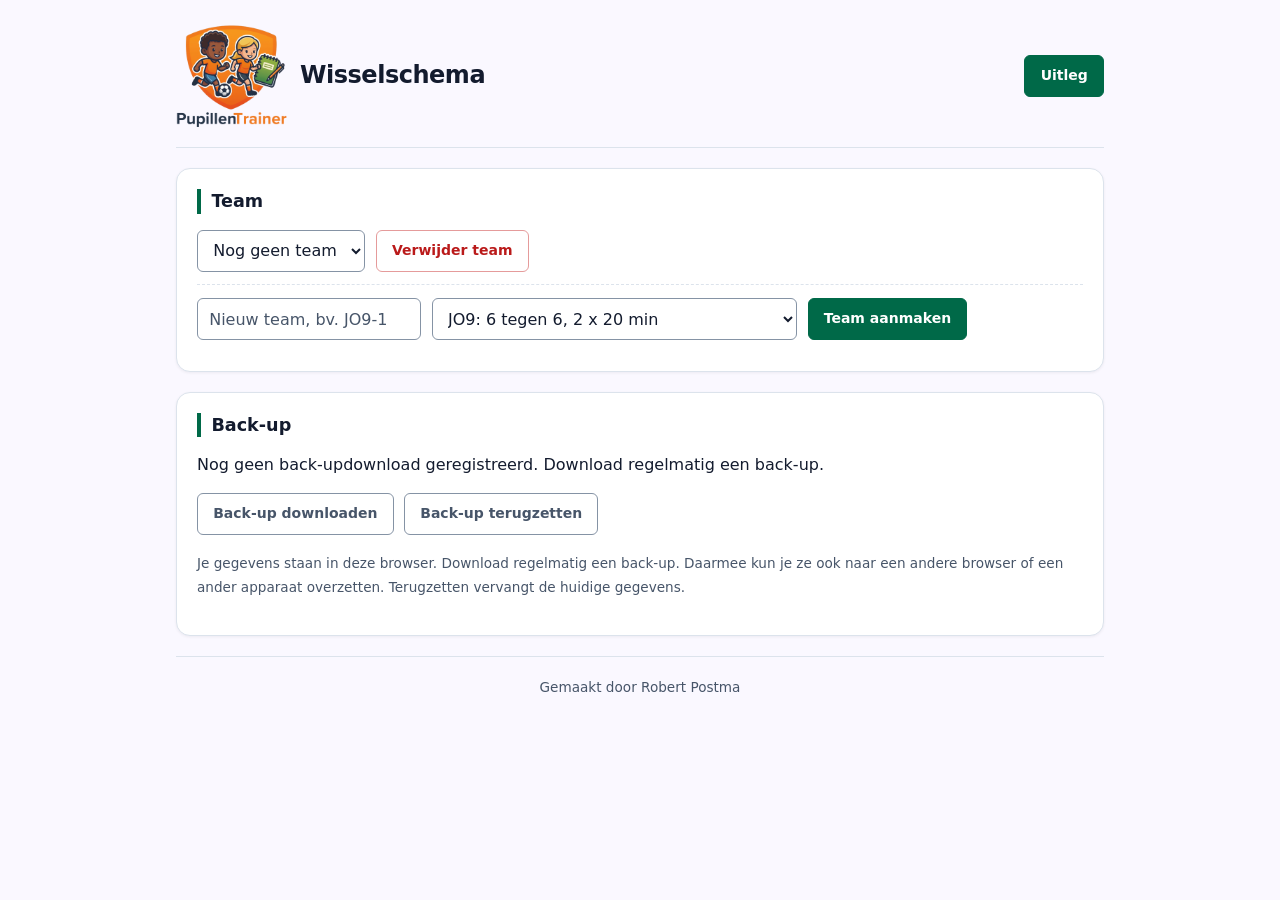
==== index.html @ b6278c1b "feat: add protected matchday workflows and safer backups" ====
<!doctype html>
<html lang="nl">
<head>
<meta charset="utf-8">
<meta name="viewport" content="width=device-width, initial-scale=1">
<title>PupillenTrainer</title>
<style>
  :root {
    --primary: #006948;
    --primary-hover: #005137;
    --primary-light: #e6f5ef;
    --secondary: #006398;
    --surface: #faf8ff;
    --card: #ffffff;
    --subtle: #f2f3f8;
    --text: #131b2e;
    --muted: #475569;
    --border: #dce3ec;
    --control-border: #8593a5;
    --error: #ba1a1a;
    --radius: 14px;
    --shadow: 0 1px 3px rgb(15 23 42 / 6%);
  }
  * { box-sizing: border-box }
  [hidden] { display: none !important }
  body { font-family: system-ui, -apple-system, BlinkMacSystemFont, "Segoe UI", sans-serif; max-width: 960px; margin: 0 auto; padding: 1.5rem 1rem 3rem; background: var(--surface); color: var(--text); line-height: 1.5; -webkit-font-smoothing: antialiased }
  h1 { font-size: 1.5rem; letter-spacing: -.02em; line-height: 1.3; margin: 0; min-width: 0; overflow-wrap: anywhere }
  h2 { font-size: 1.1rem; line-height: 1.4; margin: 0 0 1rem; font-weight: 650 }
  section, .intro { background: var(--card); border: 1px solid var(--border); border-radius: var(--radius); padding: 1.25rem; margin-bottom: 1.25rem; box-shadow: var(--shadow); min-width: 0 }
  a { color: var(--primary); text-underline-offset: .2em }
  button, .button, .app-header nav a { font-family: inherit; font-size: .875rem; font-weight: 600; line-height: 1.4; display: inline-flex; align-items: center; justify-content: center; padding: .55rem .95rem; min-height: 42px; max-width: 100%; border: 1px solid var(--primary); background: var(--primary); color: #fff; border-radius: 6px; cursor: pointer; text-decoration: none; overflow-wrap: anywhere }
  button:hover, .button:hover, .app-header nav a:hover { background: var(--primary-hover); border-color: var(--primary-hover) }
  button.alt { background: var(--card); color: var(--muted); border-color: var(--control-border) }
  button.alt:hover { background: var(--subtle); color: var(--text) }
  a:focus-visible, button:focus-visible, input:focus-visible, select:focus-visible { outline: 3px solid var(--secondary); outline-offset: 3px }
  button:disabled, input:disabled, select:disabled { opacity: .5; cursor: not-allowed }
  header { display: flex; flex-wrap: wrap; align-items: center; justify-content: space-between; gap: 1rem; border-bottom: 1px solid var(--border); padding-bottom: 1.25rem; margin-bottom: 1.25rem }
  header p { margin: 0 }
  .brand { display: flex; align-items: center; gap: .75rem; min-width: 0; max-width: 100% }
  .brand img { width: 112px; height: 103px; object-fit: contain; flex-shrink: 0; border: 0; border-radius: 0; pointer-events: none }
  small { font-size: .85rem; color: var(--muted) }
  footer { border-top: 1px solid var(--border); padding-top: .5rem }
  .creator-credit { margin: .75rem auto; color: var(--muted); font-size: .85rem; text-align: center }
  @media (max-width: 600px) {
    body { padding: .75rem .5rem 2rem }
    h1 { font-size: 1.3rem }
    .brand img { width: 96px; height: 89px }
    section, .intro { padding: 1rem .75rem; margin-bottom: 1rem; border-radius: 10px }
    header { gap: .75rem; padding-bottom: 1rem; margin-bottom: 1rem }
  }
  /* Scroll only the data tables; field tokens may extend beyond the board. */
  #mPlayers, #schedule, #stats, #fairnessData { overflow-x: auto; max-width: 100%; margin: .75rem 0; padding-bottom: .2rem }
  .app-header .brand { flex: 1 1 18rem }
  section > h2 { border-left: 4px solid var(--primary); padding-left: .65rem }
  #delTeam, #delMatch { background: #fff; border-color: #e59b9b; color: var(--error) }
  #delTeam:hover, #delMatch:hover { background: #fff0ee; border-color: var(--error) }
  input, select { font-family: inherit; padding: .5rem .7rem; font-size: 1rem; min-height: 42px; max-width: 100%; min-width: 0; border: 1px solid var(--control-border); border-radius: 6px; background: #fff; color: var(--text) }
  input::placeholder { color: var(--muted); opacity: 1 }
  input[type=checkbox] { width: 1.25rem; height: 1.25rem; min-height: 0; margin: 0; vertical-align: middle; accent-color: var(--primary); cursor: pointer }
  .row { display: flex; flex-wrap: wrap; gap: .65rem; align-items: center; margin: .65rem 0; min-width: 0 }
  .row > * { max-width: 100% }
  .row label { display: inline-flex; flex-wrap: wrap; gap: .4rem; align-items: center }
  #addTeam, #addPlayer { border-top: 1px dashed var(--border); padding-top: .8rem; margin-top: .8rem }
  .chip { border: 1px solid var(--border); background: var(--subtle); border-radius: 999px; padding: .2rem .45rem .2rem .8rem; display: inline-flex; gap: .4rem; align-items: center; font-size: .875rem; overflow-wrap: anywhere; min-width: 0; max-width: 100% }
  .chip button { padding: .1rem .4rem; min-height: 30px; min-width: 30px; background: none; color: var(--error); border: 0; border-radius: 50%; font-size: 1.1rem; flex-shrink: 0 }
  .chip button:hover { background: #ffdad6 }
  table { border-collapse: collapse; width: 100%; font-size: .875rem; font-variant-numeric: tabular-nums }
  th, td { border: 1px solid var(--border); padding: .5rem .4rem; text-align: center }
  th { background: var(--subtle); color: var(--muted); font-weight: 650 }
  td:first-child, th:first-child { text-align: left; position: sticky; left: 0; background: #fff; padding-left: .75rem; z-index: 1; min-width: 6rem; max-width: 12rem; overflow-wrap: anywhere }
  th:first-child { background: var(--subtle) }
  .on { background: #c8ebd0; color: #005137; font-weight: 700 }
  .off { background: #f4f5f8 }
  td.on, td.off { cursor: pointer }
  td.on:hover { background: #b2e4bc } td.off:hover { background: #e2e7ef }
  .k { background: #fef08a; color: #713f12; font-weight: 700 }
  tr.count td { font-size: .8rem; color: var(--muted); background: var(--subtle) }
  .bad, tr.count td.bad { color: var(--error); font-weight: 700 }
  #benchWarning { padding: .8rem 1rem; background: #fff0ee; border: 1px solid #e59b9b; border-left: 4px solid var(--error); border-radius: 6px }
  #mCat { display: inline-block; max-width: 100%; background: var(--primary-light); color: var(--primary); border-radius: 12px; padding: .35rem .7rem; font-size: .85rem; font-weight: 600 }
  #firstBench { font-weight: 600; color: var(--primary) }
  .legend { display: flex; flex-wrap: wrap; gap: .6rem 1.2rem; font-size: .8rem; margin: .85rem 0 .25rem; color: var(--muted); background: var(--subtle); padding: .75rem; border-radius: 6px }
  .legend span { display: inline-flex; align-items: center; gap: .4rem }
  .legend i { font-style: normal; display: inline-block; min-width: 1.6em; padding: .1em .2em; border: 1px solid var(--control-border); border-radius: 3px; text-align: center; flex-shrink: 0 }
  /* Geometry is coupled to PITCH_Y and the pointer handlers. Keep it unchanged. */
  #board { position: relative; width: 100%; max-width: min(420px, max(280px, calc((100svh - 5rem) / 1.7))); aspect-ratio: 2 / 3.4; margin: auto; user-select: none; overflow: visible }
  #pitch { position: absolute; left: 0; right: 0; top: 0; height: 78%; background: repeating-linear-gradient(180deg, #0e7554 0, #0e7554 32px, #0a6447 32px, #0a6447 64px); border: 3px solid #fff; box-sizing: border-box; border-radius: 8px; overflow: hidden; box-shadow: 0 3px 8px rgb(15 23 42 / 12%) }
  #pitch .mid { position: absolute; left: 0; right: 0; top: 50%; border-top: 2px solid #fffc }
  #pitch .circle { position: absolute; left: 50%; top: 50%; width: 28%; aspect-ratio: 1; border: 2px solid #fffc; border-radius: 50%; transform: translate(-50%, -50%) }
  #pitch .box { position: absolute; left: 30%; width: 40%; height: 12%; border: 2px solid #fffc }
  #pitch .top { top: -2px } #pitch .bottom { bottom: -2px }
  #bench { position: absolute; left: 0; right: 0; bottom: 0; height: 20%; background: #e2e7ef; border-radius: 8px; box-shadow: inset 0 0 0 1px var(--border) }
  #bench span { position: absolute; left: 6px; top: 4px; font-size: .75rem; color: var(--muted); font-weight: 600 }
  .token { position: absolute; transform: translate(-50%, -50%); width: clamp(40px, 14%, 56px); aspect-ratio: 1; border-radius: 50%; background: var(--secondary); color: #fff; font-size: .7rem; font-weight: 600; line-height: 1.1; touch-action: none; display: flex; align-items: center; justify-content: center; text-align: center; cursor: grab; border: 2px solid #fff; padding: 2px; box-shadow: 0 3px 6px #0005; overflow: hidden; overflow-wrap: anywhere }
  .token:active { cursor: grabbing }
  .token.k { background: #f6bd34; color: #382600; border-color: #fff4b8 }
  .slotbtn { border-radius: 999px; font-size: .8rem; min-height: 36px; padding: .4rem .75rem }
  .slotbtn.active { background: var(--primary-hover); border-color: var(--primary-hover) }
  #schedule select { width: 5rem; min-width: 0; font-size: .85rem; padding: .3rem 0 }
  #modeSec { border: 2px solid var(--primary); scroll-margin-top: .75rem }
  #modeCurrent { font-size: 1.2rem; font-weight: 700 }
  #modeSec p { overflow-wrap: anywhere }
  #modeSec button { min-height: 48px }
  #printOut { display: none }
  @media (max-width: 600px) {
    th, td { padding: .4rem .3rem; font-size: .85rem }
    td:first-child, th:first-child { padding-left: .4rem }
    .token { font-size: .62rem }
  }
  @media print {
    body:has(#printOut:not(:empty)) { background: #fff; max-width: none; padding: 0 }
    body:has(#printOut:not(:empty)) > :not(#printOut) { display: none !important }
    #printOut { display: block; font-size: 11pt; overflow: visible }
    #printOut h1 { margin: 0 0 .2rem; color: #000 }
    #printOut h2 { margin: 1rem 0 .3rem; color: #000; break-after: avoid }
    #printOut table { break-inside: auto; font-size: 9pt; table-layout: auto }
    #printOut tr { break-inside: avoid }
    #printOut td, #printOut th { border-color: #9299a3; padding: .25rem; overflow-wrap: anywhere }
    #printOut td:first-child, #printOut th:first-child { position: static; min-width: 0; max-width: none }
    #printOut td.on, #printOut td.off { cursor: auto }
    #printOut .legend { break-inside: avoid }
    * { -webkit-print-color-adjust: exact; print-color-adjust: exact }
  }
</style>
</head>
<body>
<header class="app-header">
<div class="brand"><img src="assets/branding/logo.webp" alt=""><h1>Wisselschema</h1></div>
<nav aria-label="Hulp"><a href="uitleg.html">Uitleg</a></nav>
</header>

<section>
  <h2>Team</h2>
  <div class="row">
    <select id="teamSel"></select> <select id="teamCat" class="needTeam" title="Categorie"></select> <button class="alt" id="delTeam">Verwijder team</button>
  </div>
  <form class="row" id="addTeam"><input id="tname" placeholder="Nieuw team, bv. JO9-1" required> <select id="tcat" title="Categorie"></select><button>Team aanmaken</button></form>
</section>

<section class="needTeam">
  <h2>Spelers</h2>
  <div class="row" id="players"></div>
  <form class="row" id="addPlayer"><input id="pname" placeholder="Naam" required><button>Toevoegen</button></form>
</section>

<section class="needTeam">
  <h2>Wedstrijden</h2>
  <div class="row" id="matches"></div>
  <button id="newMatch">Nieuwe wedstrijd</button>
</section>

<section id="matchSec" hidden>
  <h2>Wedstrijd</h2>
  <div class="row">
    <input type="date" id="mDate"> <input id="mOpp" placeholder="Tegenstander">
    <label>Status <select id="mStatus"><option value="draft">Concept</option><option value="ready">Klaar</option><option value="played">Gespeeld</option></select></label>
    <label>Wissel elke <select id="mInt"></select> min</label>
  </div>
  <p id="statusHint" role="status"></p>
  <p id="mCat"></p>
  <div id="mPlayers"></div>
  <p><small id="keeperHint"></small></p>
  <div class="row"><button id="gen">Nieuw wisselvoorstel</button> <button class="alt" id="undo" disabled>Laatste schemawijziging ongedaan</button> <button class="alt" id="matchModeBtn">Wedstrijdmodus</button> <button class="alt" id="printBtn">Printen / PDF</button> <button class="alt" id="delMatch">Verwijder wedstrijd</button></div>
  <p><small>Wie op de bank zit, speelt de volgende periode weer mee als dat mogelijk is. Het voorstel verdeelt daarna de speelminuten zo eerlijk mogelijk.</small></p>
  <details id="fairness"><summary>Hoe verdeelt het voorstel de minuten?</summary>
    <p>Eerst beperkt de app twee periodes achter elkaar op de bank over het hele schema, binnen de veldplekken en gekozen keepers. Binnen die mogelijkheden gaan spelers met minder minuten in deze wedstrijd voor. Bij de start telt daarna wie in eerdere gespeelde wedstrijden vaker eerste wissel was. Vervolgens tellen eerdere minuten ten opzichte van het gemiddelde van de aanwezigen en het wisselen van spelers. Bij gelijke keuzes wordt geloot.</p>
    <p>Keeperminuten tellen mee als speelminuten; keeper- en veldminuten worden niet apart gelijk verdeeld. Afwezigheid telt niet als een tekort. De tabel toont feiten uit het bewaarde schema, geen verklaring voor een individuele keuze. Handmatige wijzigingen kunnen afwijken van een voorstel.</p>
    <div id="fairnessData"></div>
  </details>
  <p id="benchWarning" class="bad" role="status" hidden></p>
  <p id="firstBench"></p>
  <div id="schedule"></div>
  <p><small>Klik op een groen of grijs vakje om een speler in of uit te zetten. Keeper per periode past alleen die periode aan, zonder nieuw voorstel. Staat de nieuwe keeper nog op de bank, dan komt die erbij: zet zo nodig een andere speler uit en controleer Op veld.</small></p>
</section>

<section id="modeSec" hidden aria-labelledby="modeHeading">
  <h2 id="modeHeading">Wedstrijdmodus</h2>
  <p>Jij kiest de periode. Er loopt geen automatische timer.</p>
  <div class="row"><button class="alt" id="modePrev">Vorige periode</button><button id="modeForward">Volgende periode</button><button class="alt" id="modeClose">Sluiten</button></div>
  <div aria-live="polite"><p id="modeCurrent"></p><p id="modeField"></p><p id="modeBench"></p><p id="modeKeeper"></p><h3>Volgende wissel</h3><p id="modeNext"></p></div>
</section>

<section id="boardSec" hidden>
  <h2>Opstelling</h2>
  <div class="row" id="slots"></div>
  <div id="board">
    <div id="pitch"><div class="mid"></div><div class="circle"></div><div class="box top"></div><div class="box bottom"></div></div>
    <div id="bench"><span>Wissels</span></div>
  </div>
  <p><small>Sleep spelers naar een plek op het veld. Slepen tussen veld en wisselbank verandert het schema.</small></p>
</section>

<section class="needTeam">
  <h2>Totalen (gespeelde wedstrijden)</h2>
  <p><small>Alleen Gespeeld telt mee, per aanwezige speler. Minuten zijn inclusief keeper; Veld min is zonder keeper. T.o.v. gem. vergelijkt met het gemiddelde van de aanwezigen in elke gespeelde wedstrijd (− = minder, + = meer). Oude wedstrijden met een afgeleide status tellen mee als hun datum vóór vandaag ligt; controleer die status.</small></p>
  <div id="stats"></div>
</section>

<section>
  <h2>Back-up</h2>
  <p id="backupTime"></p>
  <p id="backupReminder" role="status" hidden>Er zijn minstens drie gespeelde wedstrijden bijgekomen sinds je laatste back-up. Download binnenkort een nieuwe.</p>
  <div class="row">
    <button class="alt" id="export">Back-up downloaden</button>
    <button class="alt" id="importBtn">Back-up terugzetten</button><input type="file" id="import" accept=".json,application/json" hidden>
  </div>
  <p><small>Je gegevens staan in deze browser. Download regelmatig een back-up. Daarmee kun je ze ook naar een andere browser of een ander apparaat overzetten. Terugzetten vervangt de huidige gegevens.</small></p>
</section>

<footer><p class="creator-credit">Gemaakt door Robert Postma</p></footer>

<div id="printOut"></div>

<script src="schedule.js"></script>
<script>
const KEY = 'wissels-jo9', PITCH_Y = 78; // tokens met y < 78% staan op het veld
const KEEPER_POS = [50, 71], DEFAULT_POS = { // startplekken veldspelers per spelvorm (zonder keeper één extra)
  4: [[30, 55], [70, 55], [30, 22], [70, 22], [50, 40]],
  6: [[25, 58], [75, 58], [50, 42], [28, 20], [72, 20], [50, 10]],
  8: [[20, 58], [50, 60], [80, 58], [25, 36], [75, 36], [50, 28], [50, 10], [50, 46]],
};
let stored = localStorage.getItem(KEY), storageConflict = false;
let db = JSON.parse(stored || '{"teams":[],"matches":[]}');
db = upgradeLegacy(db);
let cur = null, slot = 0, dragged = null, modePeriod = 0, modeMatch = null;

const $ = s => document.querySelector(s);
const esc = s => String(s).replace(/[&<>"]/g, c => ({ '&': '&amp;', '<': '&lt;', '>': '&gt;', '"': '&quot;' }[c]));
const team = () => db.teams.find(t => t.id === db.team);
const players = () => team()?.players ?? [];
const name = id => players().find(p => p.id === id)?.name ?? '?';
const match = () => db.matches.find(m => m.id === cur);
const sorted = () => db.matches.filter(m => m.teamId === db.team).sort((a, b) => a.date.localeCompare(b.date));
const history = m => { const s = sorted(); return s.slice(0, s.indexOf(m)).filter(x => matchStatus(x).value === 'played'); };
const save = () => {
  if (storageConflict) return false;
  if (localStorage.getItem(KEY) !== stored) {
    storageConflict = true;
    alert('Een ander tabblad heeft de gegevens gewijzigd. Deze laatste wijziging is niet opgeslagen. We laden de nieuwste gegevens; voer je wijziging daarna opnieuw in.');
    window.location.reload();
    return false;
  }
  const next = JSON.stringify(db);
  localStorage.setItem(KEY, next);
  stored = next;
  return true;
};
const statusLabel = m => ({ draft: 'Concept', ready: 'Klaar', played: 'Gespeeld' })[matchStatus(m).value] + (matchStatus(m).inferred ? ' (afgeleid)' : '');
const scheduleFields = ['cat', 'interval', 'present', 'keepers', 'slots', 'keeperBySlot', 'pos', 'manual'];
const remember = m => { m.undo = JSON.parse(JSON.stringify(Object.fromEntries(scheduleFields.filter(k => m[k] !== undefined).map(k => [k, m[k]])))); };
const allowRegen = m => !m.slots.length || (m.manual === false && matchStatus(m).value !== 'played') || confirm('Dit vervangt het bewaarde of handmatig aangepaste schema, ook als de wedstrijd Gespeeld is. Toch een nieuw voorstel maken? Je kunt de laatste schemawijziging ongedaan maken.');
const regen = m => { generate(m, history(m)); m.manual = false; slot = 0; };
// Minuten tonen: hele minuten als getal, anders m:ss (bv. 6:15 bij JO10)
const fmt = x => Number.isInteger(x) ? String(x) : `${Math.floor(x)}:${String(Math.round(x % 1 * 60)).padStart(2, '0')}`;
const catOptions = sel => Object.entries(CATS).map(([k, c]) => `<option value="${k}" ${k === sel ? 'selected' : ''}>${c.label}</option>`).join('');
// Zet een wedstrijd op de spelvorm van categorie k (interval en keeperblokken)
function setCat(m, k) {
  const c = CATS[k];
  m.cat = k;
  if (!intervals(c).includes(m.interval)) m.interval = intervals(c).find(Number.isInteger) ?? c.block;
  m.keepers = Array.from({ length: c.keeper ? c.blocks : 0 }, (_, q) => m.keepers?.[q] ?? null);
}

function render() {
  if (!save()) return;
  $('#teamSel').innerHTML = db.teams.map(t =>
    `<option value="${t.id}" ${t.id === db.team ? 'selected' : ''}>${esc(t.name)}</option>`).join('') || '<option>Nog geen team</option>';
  document.querySelectorAll('.needTeam').forEach(s => s.hidden = !team());
  $('#teamCat').innerHTML = catOptions(team()?.cat ?? 'JO9');
  $('#players').innerHTML = players().map(p =>
    `<span class="chip">${esc(p.name)}<button data-del="${p.id}" title="Verwijder speler">×</button></span>`).join('') || 'Nog geen spelers.';
  $('#matches').innerHTML = sorted().map(m =>
    `<button class="${m.id === cur ? '' : 'alt'}" data-m="${m.id}">${esc(m.date)} ${esc(m.opponent)} · ${statusLabel(m)}</button>`).join('');
  renderStats();
  renderBackup();
  const m = match();
  $('#matchSec').hidden = $('#boardSec').hidden = !m;
  if (m) { renderMatch(m); renderBoard(m); }
  renderPrint(m);
  if (!m || (modeMatch && modeMatch !== m.id)) { $('#modeSec').hidden = true; modeMatch = null; modePeriod = 0; }
  if (m) renderMatchMode(m);
}

function renderMatch(m) {
  const c = cat(m);
  $('#undo').disabled = !m.undo;
  $('#mStatus').value = matchStatus(m).value;
  $('#statusHint').textContent = matchStatus(m).inferred ? 'Oude wedstrijd: status afgeleid van de datum (vóór vandaag: Gespeeld; anders: Klaar). Kies zelf de juiste status. Het schema blijft bewaard.' : matchStatus(m).value === 'played' ? 'Dit schema telt als werkelijk gespeeld. Pas het na afloop aan als er anders is gewisseld.' : 'Voorbereiding: telt niet mee in totalen of eerdere wedstrijden.';
  $('#mDate').value = m.date; $('#mOpp').value = m.opponent;
  $('#mInt').innerHTML = intervals(c).map(x => `<option value="${x}" ${x === m.interval ? 'selected' : ''}>${fmt(x)}</option>`).join('');
  $('#mCat').textContent = `Categorie: ${c.label} (${c.field} spelers in het veld${c.keeper ? ', inclusief keeper' : ''})`;
  $('#keeperHint').textContent = c.keeper
    ? `Kies per blok van ${fmt(c.block)} min een keeper. Een blok loopt tot de time-out of rust. Zonder keeper staan er ${c.field} veldspelers.` : '';
  $('#mPlayers').innerHTML = '<table><tr><th>Speler</th><th>Aanwezig</th>' +
    m.keepers.map((_, q) => `<th>${q ? '' : 'Keeper '}${fmt(q * c.block)}'</th>`).join('') + '</tr>' +
    players().map(p => { const here = m.present.includes(p.id);
      return `<tr><td>${esc(p.name)}</td><td><input type="checkbox" data-present="${p.id}" ${here ? 'checked' : ''}></td>` +
        m.keepers.map((k, q) => `<td><input type="checkbox" data-keeper="${p.id}" data-q="${q}" ${k === p.id ? 'checked' : ''} ${here ? '' : 'disabled'}></td>`).join('') + '</tr>';
    }).join('') + '</table>';
  $('#schedule').innerHTML = scheduleTable(m);
  renderFairness(m);
  $('#benchWarning').textContent = benchWarning(m);
  $('#benchWarning').hidden = !benchWarning(m);
  const first = m.slots[0] ? m.present.filter(id => !m.slots[0].includes(id)) : [];
  $('#firstBench').textContent = first.length ? 'Eerste wissels: ' + first.map(name).join(', ') : '';
}

// Derived from the current slots, including old schedules and manual edits.
function benchWarning(m) {
  const affected = m.present.filter(id => m.slots.some((on, i) =>
    i > 0 && !on.includes(id) && !m.slots[i - 1].includes(id)));
  return affected.length ? `Let op: twee periodes achter elkaar op de bank: ${affected.map(name).join(', ')}. Een nieuw voorstel beperkt dit zo veel mogelijk binnen het aantal veldplekken en je keeperkeuze. Handmatige wijzigingen kunnen dit ook veroorzaken.` : '';
}

const legend = m => `<div class="legend"><span><i class="on">●</i> Op het veld</span><span><i class="off">&nbsp;</i> Wissel (op de bank)</span>` +
  `<span><i class="k">K</i> Keeper</span><span><i class="bad">5</i> Aantal spelers klopt niet: er moeten ${cat(m).field} op het veld staan</span>` +
  `<span>0', ${fmt(m.interval)}', … = minuut waarop de periode begint</span><span>Min = totale speelminuten</span></div>`;

function scheduleTable(m, interactive = true) {
  if (!m.slots.length) return '';
  const min = minutes(m);
  const head = m.slots.map((_, i) => `<th>${fmt(i * m.interval)}'</th>`).join('');
  const rows = m.present.map(id => `<tr><td>${esc(name(id))}</td>` + m.slots.map((on, i) =>
    m.keeperBySlot[i] === id ? '<td class="k">K</td>'
      : `<td class="${on.includes(id) ? 'on' : 'off'}" data-cell="${i}" data-id="${id}">${on.includes(id) ? '●' : ''}</td>`).join('') +
    `<td>${fmt(min[id])}</td></tr>`).join('');
  const count = '<tr class="count"><td>Op veld</td>' + m.slots.map(on =>
    `<td class="${on.length === cat(m).field ? '' : 'bad'}">${on.length}</td>`).join('') + '<td></td></tr>';
  const keeperEdit = interactive && cat(m).keeper ? '<tr><td>Keeper per periode</td>' + m.slots.map((on, i) => `<td><select aria-label="Keeper periode ${i + 1}" data-actual-keeper="${i}"><option value="">Geen</option>${m.present.map(id => `<option value="${id}" ${m.keeperBySlot[i] === id ? 'selected' : ''}>${esc(name(id))}</option>`).join('')}</select></td>`).join('') + '<td></td></tr>' : '';
  return `<table><tr><th>Speler</th>${head}<th>Min</th></tr>${rows}${count}${keeperEdit}</table>` + legend(m);
}

// Printbare export: wordt bij elke render bijgewerkt, zodat ook Ctrl+P werkt
function renderPrint(m) {
  if (!m?.slots.length) { $('#printOut').innerHTML = ''; return; }
  const list = ids => ids.map(name).join(', ') || '-';
  const date = m.date ? new Date(m.date + 'T12:00').toLocaleDateString('nl-NL', { weekday: 'long', day: 'numeric', month: 'long', year: 'numeric' }) : '';
  const on0 = m.slots[0], k0 = m.keeperBySlot[0];
  const changes = m.slots.slice(1).map((on, j) => {
    const prev = m.slots[j], i = j + 1, k = m.keeperBySlot[i];
    const inn = on.filter(id => !prev.includes(id)), out = prev.filter(id => !on.includes(id));
    if (!inn.length && !out.length && k === m.keeperBySlot[j]) return '';
    return `<tr><td>${fmt(i * m.interval)}'</td><td>${esc(list(inn))}</td><td>${esc(list(out))}</td>` +
      `<td>${k !== m.keeperBySlot[j] ? esc(k ? name(k) : 'geen keeper') : ''}</td></tr>`;
  }).join('');
  $('#printOut').innerHTML = `<h1>${esc(team()?.name ?? '')}${m.opponent ? ' tegen ' + esc(m.opponent) : ''}</h1>` +
    `<p>${esc(date)} · ${cat(m).label} · ${statusLabel(m)} · wissel elke ${fmt(m.interval)} min</p>` +
    `<h2>Beginopstelling</h2><p><b>Keeper:</b> ${esc(k0 ? name(k0) : 'geen')}<br>` +
    `<b>Veld:</b> ${esc(list(on0.filter(id => id !== k0)))}<br><b>Wissels:</b> ${esc(list(m.present.filter(id => !on0.includes(id))))}</p>` +
    `<h2>Wisselschema</h2>${benchWarning(m) ? `<p class="bad">${esc(benchWarning(m))}</p>` : ''}${scheduleTable(m, false)}` +
    (changes ? `<h2>Wisselmomenten</h2><table><tr><th>Minuut</th><th>Erin</th><th>Eruit</th><th>Nieuwe keeper</th></tr>${changes}</table>` : '');
}

function renderMatchMode(m) {
  modePeriod = Math.max(0, Math.min(modePeriod, m.slots.length - 1));
  const i = modePeriod, on = m.slots[i] || [], k = m.keeperBySlot[i], next = m.slots[i + 1];
  const list = ids => ids.map(name).join(', ') || 'geen';
  $('#modeCurrent').textContent = m.slots.length ? `${m.opponent || 'Wedstrijd'} · ${statusLabel(m)} · Periode ${i + 1}: ${fmt(i * m.interval)}–${fmt((i + 1) * m.interval)} min` : 'Nog geen schema.';
  $('#modeField').textContent = 'Veld: ' + list(on.filter(id => id !== k));
  $('#modeBench').textContent = 'Bank: ' + list(m.present.filter(id => !on.includes(id)));
  $('#modeKeeper').textContent = 'Keeper: ' + (k ? name(k) : 'geen');
  $('#modeNext').textContent = next ? `Bij ${fmt((i + 1) * m.interval)} min — Erin: ${list(next.filter(id => !on.includes(id)))}. Eruit: ${list(on.filter(id => !next.includes(id)))}. Keeper: ${m.keeperBySlot[i + 1] ? name(m.keeperBySlot[i + 1]) : 'geen'}${k !== m.keeperBySlot[i + 1] ? ' (wisselt)' : ' (blijft)'}.` : 'Laatste periode: geen volgende wissel.';
  $('#modePrev').disabled = i === 0;
  $('#modeForward').disabled = !next;
}
$('#matchModeBtn').onclick = () => { modeMatch = cur; modePeriod = 0; $('#modeSec').hidden = false; renderMatchMode(match()); $('#modeSec').scrollIntoView?.({ behavior: 'smooth', block: 'start' }); };
$('#modeClose').onclick = () => { $('#modeSec').hidden = true; modeMatch = null; };
$('#modePrev').onclick = () => { modePeriod = Math.max(0, modePeriod - 1); renderMatchMode(match()); };
$('#modeForward').onclick = () => { modePeriod = Math.min(match().slots.length - 1, modePeriod + 1); renderMatchMode(match()); };

function renderBoard(m) {
  $('#slots').innerHTML = m.slots.map((_, i) =>
    `<button class="slotbtn ${i === slot ? 'active' : 'alt'}" data-slot="${i}">${fmt(i * m.interval)}'</button>`).join('');
  document.querySelectorAll('.token').forEach(t => t.remove());
  const on = m.slots[slot] || [], k = m.keeperBySlot[slot];
  const bench = m.present.filter(id => !on.includes(id));
  const display = { ...m, pos: JSON.parse(JSON.stringify(m.pos)) };
  place(display, on, k);
  const tokens = on.map(id => [id, id === k ? (display.pos.K || KEEPER_POS) : display.pos[id]])
    .concat(bench.map((id, i) => { // bij meer dan 5 wissels over twee rijen, anders liggen ze over elkaar
      const per = bench.length > 5 ? Math.ceil(bench.length / 2) : bench.length, row = Math.floor(i / per);
      const n = Math.min(per, bench.length - row * per);
      return [id, [(i % per + 1) * 100 / (n + 1), per < bench.length ? 85 + row * 9 : 89]];
    }));
  tokens.forEach(([id, [x, y]]) => {
    const t = document.createElement('div');
    t.className = 'token' + (id === k ? ' k' : '');
    t.dataset.id = id; t.textContent = name(id);
    t.style.left = x + '%'; t.style.top = y + '%';
    $('#board').append(t);
  });
}

// Compute collision-free display positions on a copy; only explicit dragging writes m.pos.
// Ligt een plek te dicht op een andere speler (bv. iemand terug van de bank), dan krijgt die speler een vrije startplek;
// de net gesleepte speler houdt altijd zijn plek.
function place(m, on, k) {
  const near = (p, q) => Math.abs(p[0] - q[0]) < 12 && Math.abs(p[1] - q[1]) < 8;
  const taken = k ? [m.pos.K || KEEPER_POS] : [], free = p => !taken.some(q => near(p, q));
  const field = on.filter(id => id !== k).sort((a, b) => (b === dragged) - (a === dragged));
  field.forEach(id => { if (m.pos[id] && free(m.pos[id])) taken.push(m.pos[id]); else delete m.pos[id]; });
  field.filter(id => !m.pos[id]).forEach(id => {
    const p = DEFAULT_POS[cat(m).field].find(free) || [50, 50];
    taken.push(m.pos[id] = p.slice());
  });
  dragged = null;
}

function renderFairness(m) {
  const min = minutes(m), earlier = stats(history(m));
  $('#fairnessData').innerHTML = '<table><tr><th>Speler</th><th>Min</th><th>Keeper min</th><th>Veld min</th><th>Eerdere gespeelde (aanwezig)</th><th>Eerder t.o.v. gem.</th></tr>' + m.present.map(id => {
    const keeper = m.keeperBySlot.filter((k, i) => k === id && m.slots[i]?.includes(id)).length * m.interval, h = earlier[id];
    return `<tr><td>${esc(name(id))}</td><td>${fmt(min[id])}</td><td>${fmt(keeper)}</td><td>${fmt(min[id] - keeper)}</td><td>${h?.matches || 0}</td><td>${signed(h?.diff || 0)}</td></tr>`;
  }).join('') + '</table>';
}
const signed = x => (x < 0 ? '−' : x > 0 ? '+' : '') + fmt(Math.abs(x));
function renderStats() {
  const s = stats(sorted());
  $('#stats').innerHTML = '<table><tr><th>Speler</th><th>Wedstr.</th><th>Minuten</th><th>Gem.</th><th>Eerste wissel</th><th>Keeper min</th><th>Veld min</th><th>T.o.v. gem.</th></tr>' +
    players().map(p => { const x = s[p.id] || { matches: 0, minutes: 0, benchStarts: 0, keeper: 0 };
      return `<tr><td>${esc(p.name)}</td><td>${x.matches}</td><td>${fmt(x.minutes)}</td><td>${x.matches ? Math.round(x.minutes / x.matches) : '-'}</td><td>${x.benchStarts}</td><td>${fmt(x.keeper)}</td><td>${fmt(x.minutes - x.keeper)}</td><td>${signed(x.diff || 0)}</td></tr>`;
    }).join('') + '</table>';
}

// Teams
$('#addTeam').onsubmit = e => {
  e.preventDefault();
  const t = { id: 't' + Date.now().toString(36), name: $('#tname').value.trim(), cat: $('#tcat').value, players: [] };
  db.teams.push(t); db.team = t.id; cur = null;
  $('#tname').value = '';
  render();
};
$('#teamSel').onchange = e => { db.team = e.target.value; cur = null; render(); };
$('#teamCat').onchange = e => {
  const k = e.target.value, old = sorted().filter(m => cat(m) !== CATS[k]);
  team().cat = k;
  if (old.length && confirm(`Ook bestaande wedstrijden (${old.length}) omzetten naar ${k}? De app maakt hun wisselschema’s opnieuw.`))
    old.forEach(m => { remember(m); setCat(m, k); regen(m); });
  render();
};
$('#delTeam').onclick = () => {
  if (!team() || !confirm(`Team ${team().name} met alle wedstrijden verwijderen?`)) return;
  db.matches = db.matches.filter(m => m.teamId !== db.team);
  db.teams = db.teams.filter(t => t.id !== db.team);
  db.team = db.teams[0]?.id; cur = null;
  render();
};

// Spelers
$('#addPlayer').onsubmit = e => {
  e.preventDefault();
  team().players.push({ id: Date.now().toString(36), name: $('#pname').value.trim() });
  $('#pname').value = '';
  render();
};
$('#players').onclick = e => {
  const id = e.target.dataset.del;
  if (id && confirm(`${name(id)} verwijderen?`)) { team().players = players().filter(p => p.id !== id); render(); }
};

// Wedstrijden
$('#newMatch').onclick = () => {
  const baseId = Date.now().toString(36);
  let id = baseId, suffix = 1;
  while (db.matches.some(m => m.id === id)) id = `${baseId}-${suffix++}`;
  const m = { id, teamId: db.team, date: new Date().toISOString().slice(0, 10), opponent: '', status: 'draft',
              present: players().map(p => p.id), slots: [], keeperBySlot: [], pos: {} };
  setCat(m, team().cat ?? 'JO9');
  db.matches.push(m); cur = m.id; regen(m); render();
};
$('#matches').onclick = e => { if (e.target.dataset.m) { cur = e.target.dataset.m; slot = 0; render(); } };
$('#delMatch').onclick = () => {
  if (confirm('Wedstrijd verwijderen?')) { db.matches = db.matches.filter(m => m.id !== cur); cur = null; render(); }
};
$('#gen').onclick = () => { const m = match(); if (!allowRegen(m)) return; remember(m); regen(m); render(); };
$('#undo').onclick = () => { const m = match(); if (!m.undo) return; const previous = m.undo; scheduleFields.forEach(k => delete m[k]); Object.assign(m, previous); delete m.undo; slot = 0; render(); };
$('#mStatus').onchange = e => { match().status = e.target.value; render(); };
$('#printBtn').onclick = () => window.print();
$('#mDate').oninput = e => { match().date = e.target.value; save(); };
$('#mOpp').oninput = e => { match().opponent = e.target.value; save(); };
$('#mDate').onchange = e => { match().date = e.target.value; render(); };
$('#mOpp').onchange = e => { match().opponent = e.target.value; render(); };
$('#mInt').onchange = e => { const m = match(); if (!allowRegen(m)) { $('#mInt').value = m.interval; return; } remember(m); m.interval = +e.target.value; regen(m); render(); };
$('#matchSec').onchange = e => {
  const m = match(), t = e.target;
  if (!t.dataset.present && !t.dataset.keeper) return;
  if (!allowRegen(m)) { renderMatch(m); return; }
  remember(m);
  if (t.dataset.present) m.present = t.checked ? m.present.concat(t.dataset.present) : m.present.filter(x => x !== t.dataset.present);
  else if (t.dataset.keeper) m.keepers[t.dataset.q] = t.checked ? t.dataset.keeper : null; // één keeper per blok
  else return;
  m.keepers = m.keepers.map(k => m.present.includes(k) ? k : null);
  regen(m); render();
};
$('#schedule').onclick = e => {
  const c = e.target.dataset.cell; if (c === undefined) return;
  const m = match(), id = e.target.dataset.id;
  remember(m); m.manual = true;
  m.slots[c] = m.slots[c].includes(id) ? m.slots[c].filter(x => x !== id) : m.slots[c].concat(id);
  render();
};

// Direct keeper correction preserves every other period and proposal setting.
$('#schedule').onchange = e => {
  const i = e.target.dataset.actualKeeper;
  if (i === undefined) return;
  const m = match(), id = e.target.value || null;
  remember(m); m.manual = true;
  m.keeperBySlot[i] = id;
  if (id && !m.slots[i].includes(id)) m.slots[i].push(id);
  render();
};

// Back-up
const playedCount = () => db.matches.filter(m => matchStatus(m).value === 'played').length;
function renderBackup() {
  $('#backupTime').textContent = db.backup ? 'Laatste download aangevraagd: ' + new Date(db.backup.lastExportAt).toLocaleString('nl-NL') + '. Controleer zelf of het bestand veilig is opgeslagen.' : 'Nog geen back-updownload geregistreerd. Download regelmatig een back-up.';
  $('#backupReminder').hidden = playedCount() - (db.backup?.playedAtExport || 0) < 3;
}
function downloadBackup(track = true) {
  if (track) { db.backup = { lastExportAt: new Date().toISOString(), playedAtExport: playedCount() }; if (!save()) return false; renderBackup(); }
  const a = document.createElement('a');
  a.href = URL.createObjectURL(new Blob([JSON.stringify(db, null, 2)], { type: 'application/json' }));
  a.download = `wissels-backup-${new Date().toISOString().slice(0, 10)}.json`;
  a.click();
  URL.revokeObjectURL(a.href);
  return true;
}
$('#export').onclick = () => downloadBackup();
$('#importBtn').onclick = () => $('#import').click();
$('#import').onchange = async e => {
  const file = e.target.files[0]; e.target.value = '';
  if (!file) return;
  let data;
  try { data = validateBackup(JSON.parse(await file.text())); } catch { alert('Dit is geen geldig back-upbestand. Er is niets vervangen. Controleer teams, spelers, wedstrijden en schema’s.'); return; }
  if (confirm('Eerst een back-up van je huidige gegevens downloaden? Daarna kun je het terugzetten nog annuleren.')) downloadBackup(false);
  if (!confirm(`Deze back-up terugzetten? Aantal teams: ${data.teams.length}. Aantal wedstrijden: ${data.matches.length}. Dit vervangt alle huidige teams en wedstrijden in deze browser.`)) return;
  db = data; db.team ??= db.teams[0]?.id; cur = null; modeMatch = null; $('#modeSec').hidden = true;
  render();
};

// Opstelling: periode kiezen en slepen
$('#slots').onclick = e => { if (e.target.dataset.slot) { slot = +e.target.dataset.slot; render(); } };
$('#board').onpointerdown = e => {
  const t = e.target.closest('.token'); if (!t) return;
  t.setPointerCapture(e.pointerId);
  const r = $('#board').getBoundingClientRect(), clamp = v => Math.min(97, Math.max(3, v));
  // afstand tussen vinger en midden van de speler, zodat die niet naar de vinger springt
  const dx = e.clientX - r.left - parseFloat(t.style.left) / 100 * r.width, dy = e.clientY - r.top - parseFloat(t.style.top) / 100 * r.height;
  t.onpointermove = ev => {
    t.style.left = clamp((ev.clientX - dx - r.left) / r.width * 100) + '%';
    t.style.top = clamp((ev.clientY - dy - r.top) / r.height * 100) + '%';
  };
  t.onpointercancel = () => { t.onpointermove = t.onpointerup = t.onpointercancel = null; render(); };
  t.onpointerup = () => {
    t.onpointermove = t.onpointerup = t.onpointercancel = null;
    const m = match(), id = t.dataset.id, x = parseFloat(t.style.left), y = parseFloat(t.style.top), toField = y < PITCH_Y;
    remember(m); m.manual = true;
    if (id === m.keeperBySlot[slot]) { if (toField) m.pos.K = [x, y]; }
    else if (toField) { if (!m.slots[slot].includes(id)) m.slots[slot].push(id); m.pos[id] = [x, y]; dragged = id; }
    else { m.slots[slot] = m.slots[slot].filter(p => p !== id); delete m.pos[id]; }
    render();
  };
};

$('#tcat').innerHTML = catOptions('JO9');
render();
</script>
</body>
</html>
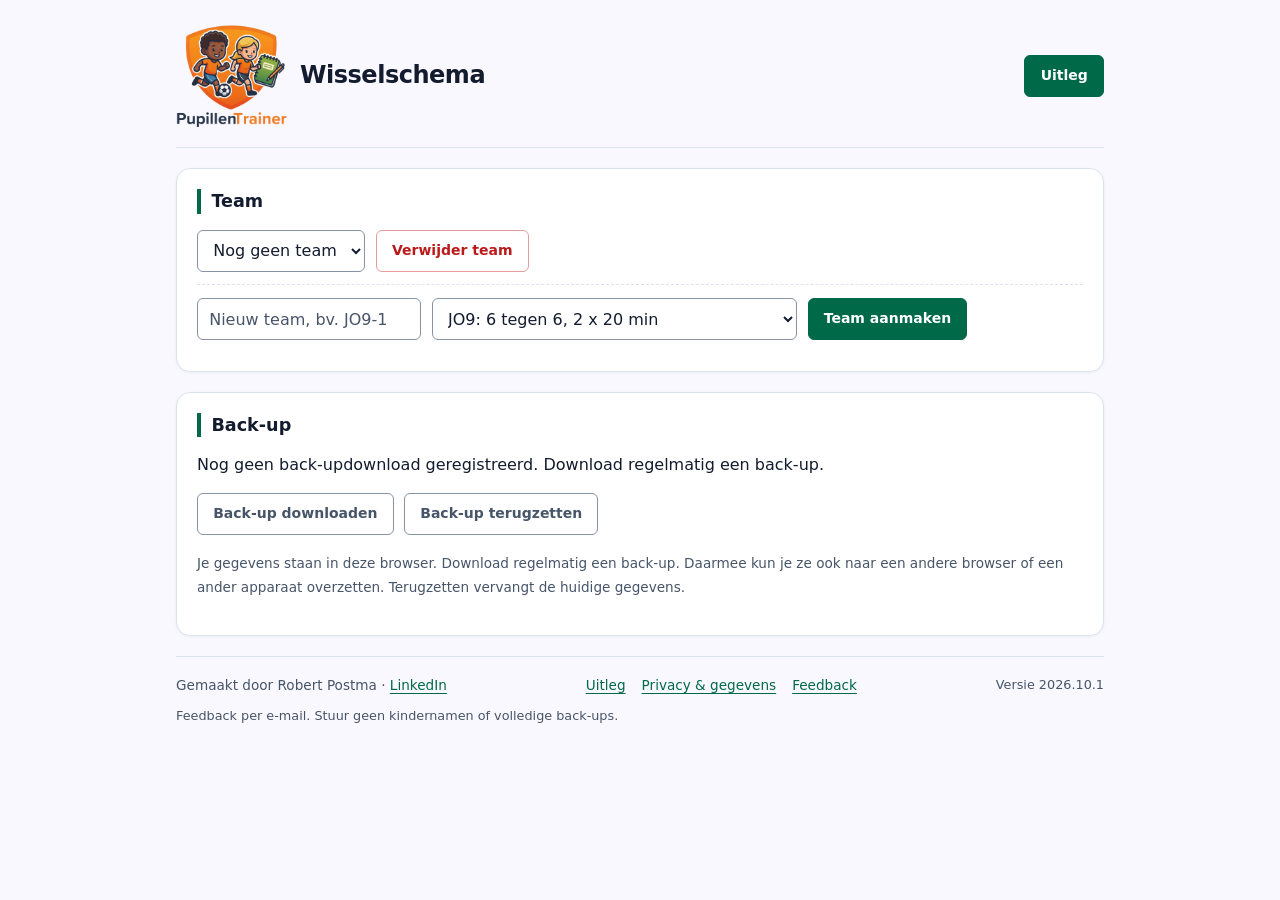
==== commit 68da715a: "feat: add compact footer and privacy data guide" ====
--- a/index.html
+++ b/index.html
@@ -122,6 +122,7 @@
     * { -webkit-print-color-adjust: exact; print-color-adjust: exact }
   }
 </style>
+<link rel="stylesheet" href="footer.css">
 </head>
 <body>
 <header class="app-header">
@@ -158,6 +159,7 @@
   </div>
   <p id="statusHint" role="status"></p>
   <p id="mCat"></p>
+  <p><small id="timingHint"></small></p>
   <div id="mPlayers"></div>
   <p><small id="keeperHint"></small></p>
   <div class="row"><button id="gen">Nieuw wisselvoorstel</button> <button class="alt" id="undo" disabled>Laatste schemawijziging ongedaan</button> <button class="alt" id="matchModeBtn">Wedstrijdmodus</button> <button class="alt" id="printBtn">Printen / PDF</button> <button class="alt" id="delMatch">Verwijder wedstrijd</button></div>
@@ -207,7 +209,14 @@
   <p><small>Je gegevens staan in deze browser. Download regelmatig een back-up. Daarmee kun je ze ook naar een andere browser of een ander apparaat overzetten. Terugzetten vervangt de huidige gegevens.</small></p>
 </section>
 
-<footer><p class="creator-credit">Gemaakt door Robert Postma</p></footer>
+<footer class="site-footer">
+  <div class="footer-row">
+    <p class="creator-credit">Gemaakt door Robert Postma · <a href="https://www.linkedin.com/in/robert-postma-6abb1a79" rel="noreferrer">LinkedIn</a></p>
+    <nav aria-label="Footer"><a href="uitleg.html">Uitleg</a><a href="privacy.html">Privacy &amp; gegevens</a><a href="mailto:robert@wicaro.nl">Feedback</a></nav>
+    <small title="Release met privacy-informatie en feedbacklinks">Versie 2026.10.1</small>
+  </div>
+  <p class="feedback-note">Feedback per e-mail. Stuur geen kindernamen of volledige back-ups.</p>
+</footer>
 
 <div id="printOut"></div>
 
@@ -219,7 +228,7 @@
   6: [[25, 58], [75, 58], [50, 42], [28, 20], [72, 20], [50, 10]],
   8: [[20, 58], [50, 60], [80, 58], [25, 36], [75, 36], [50, 28], [50, 10], [50, 46]],
 };
-let stored = localStorage.getItem(KEY), storageConflict = false;
+let stored = localStorage.getItem(KEY), storageConflict = false, storageReadFailed = false;
 let db = JSON.parse(stored || '{"teams":[],"matches":[]}');
 db = upgradeLegacy(db);
 let cur = null, slot = 0, dragged = null, modePeriod = 0, modeMatch = null;
@@ -232,16 +241,29 @@
 const match = () => db.matches.find(m => m.id === cur);
 const sorted = () => db.matches.filter(m => m.teamId === db.team).sort((a, b) => a.date.localeCompare(b.date));
 const history = m => { const s = sorted(); return s.slice(0, s.indexOf(m)).filter(x => matchStatus(x).value === 'played'); };
-const save = () => {
+const storageCurrent = () => {
   if (storageConflict) return false;
-  if (localStorage.getItem(KEY) !== stored) {
+  storageReadFailed = false;
+  let current;
+  try { current = localStorage.getItem(KEY); }
+  catch {
+    storageReadFailed = true;
+    alert('De browseropslag is niet beschikbaar. We kunnen niet controleren of een ander tabblad de gegevens heeft gewijzigd. Deze bewerking is gestopt zonder gegevens op te slaan of te vervangen. Probeer opnieuw zodra de browseropslag beschikbaar is.');
+    return false;
+  }
+  if (current !== stored) {
     storageConflict = true;
     alert('Een ander tabblad heeft de gegevens gewijzigd. Deze laatste wijziging is niet opgeslagen. We laden de nieuwste gegevens; voer je wijziging daarna opnieuw in.');
     window.location.reload();
     return false;
   }
+  return true;
+};
+const save = (report = true) => {
+  if (!storageCurrent()) return false;
   const next = JSON.stringify(db);
-  localStorage.setItem(KEY, next);
+  try { localStorage.setItem(KEY, next); }
+  catch { if (report) alert('De gegevens zijn niet opgeslagen: de browseropslag is vol of niet beschikbaar. Download een back-up om je gegevens te bewaren.'); return false; }
   stored = next;
   return true;
 };
@@ -257,7 +279,7 @@
 function setCat(m, k) {
   const c = CATS[k];
   m.cat = k;
-  if (!intervals(c).includes(m.interval)) m.interval = intervals(c).find(Number.isInteger) ?? c.block;
+  if (!intervals(c).includes(m.interval)) m.interval = c.block / 2;
   m.keepers = Array.from({ length: c.keeper ? c.blocks : 0 }, (_, q) => m.keepers?.[q] ?? null);
 }
 
@@ -289,8 +311,12 @@
   $('#mDate').value = m.date; $('#mOpp').value = m.opponent;
   $('#mInt').innerHTML = intervals(c).map(x => `<option value="${x}" ${x === m.interval ? 'selected' : ''}>${fmt(x)}</option>`).join('');
   $('#mCat').textContent = `Categorie: ${c.label} (${c.field} spelers in het veld${c.keeper ? ', inclusief keeper' : ''})`;
+  $('#timingHint').textContent = (c.keeper
+    ? `Twee drinkpauzes (time-outs) na ${fmt(c.block)} en ${fmt(3 * c.block)} speelminuten, maximaal 2 min per pauze; rust na ${fmt(2 * c.block)} speelminuten, maximaal ${c.field === 8 ? 15 : 10} min.`
+    : 'Drie wedstrijdjes van 15 min, elk in twee blokken van 7:30. Blokgrenzen na 7:30, 22:30 en 37:30 speelminuten; een nieuw wedstrijdje begint na 15 en 30 speelminuten.') +
+    ` Aanbevolen door de app: wissel elke ${fmt(c.block / 2)} min (een half blok; geen KNVB-verplichting). Je kunt ook een heel blok kiezen. Tijden zijn opgetelde speelminuten. Pauzes tellen niet mee in het schema of de speelminuten; ga na de pauze verder waar je was.`;
   $('#keeperHint').textContent = c.keeper
-    ? `Kies per blok van ${fmt(c.block)} min een keeper. Een blok loopt tot de time-out of rust. Zonder keeper staan er ${c.field} veldspelers.` : '';
+    ? `Kies per blok van ${fmt(c.block)} min een keeper. In een nieuw voorstel wisselt de keeper alleen op een blokgrens (time-out of rust), niet bij elke wisselperiode. Zonder keeper staan er ${c.field} veldspelers.` : '';
   $('#mPlayers').innerHTML = '<table><tr><th>Speler</th><th>Aanwezig</th>' +
     m.keepers.map((_, q) => `<th>${q ? '' : 'Keeper '}${fmt(q * c.block)}'</th>`).join('') + '</tr>' +
     players().map(p => { const here = m.present.includes(p.id);
@@ -374,7 +400,7 @@
   document.querySelectorAll('.token').forEach(t => t.remove());
   const on = m.slots[slot] || [], k = m.keeperBySlot[slot];
   const bench = m.present.filter(id => !on.includes(id));
-  const display = { ...m, pos: JSON.parse(JSON.stringify(m.pos)) };
+  const display = { ...m, pos: Object.assign(Object.create(null), m.pos) };
   place(display, on, k);
   const tokens = on.map(id => [id, id === k ? (display.pos.K || KEEPER_POS) : display.pos[id]])
     .concat(bench.map((id, i) => { // bij meer dan 5 wissels over twee rijen, anders liggen ze over elkaar
@@ -518,7 +544,16 @@
   $('#backupReminder').hidden = playedCount() - (db.backup?.playedAtExport || 0) < 3;
 }
 function downloadBackup(track = true) {
-  if (track) { db.backup = { lastExportAt: new Date().toISOString(), playedAtExport: playedCount() }; if (!save()) return false; renderBackup(); }
+  if (!storageCurrent()) return false;
+  if (track) {
+    const previous = db;
+    db = { ...db, backup: { lastExportAt: new Date().toISOString(), playedAtExport: playedCount() } };
+    const saved = save(false);
+    if (!saved) db = previous;
+    if (storageConflict || storageReadFailed) return false;
+    if (!saved) alert('De back-up wordt gedownload, maar de downloadtijd is niet opgeslagen: de browseropslag is vol of niet beschikbaar. Controleer of het bestand veilig is opgeslagen.');
+    renderBackup();
+  }
   const a = document.createElement('a');
   a.href = URL.createObjectURL(new Blob([JSON.stringify(db, null, 2)], { type: 'application/json' }));
   a.download = `wissels-backup-${new Date().toISOString().slice(0, 10)}.json`;
@@ -535,7 +570,10 @@
   try { data = validateBackup(JSON.parse(await file.text())); } catch { alert('Dit is geen geldig back-upbestand. Er is niets vervangen. Controleer teams, spelers, wedstrijden en schema’s.'); return; }
   if (confirm('Eerst een back-up van je huidige gegevens downloaden? Daarna kun je het terugzetten nog annuleren.')) downloadBackup(false);
   if (!confirm(`Deze back-up terugzetten? Aantal teams: ${data.teams.length}. Aantal wedstrijden: ${data.matches.length}. Dit vervangt alle huidige teams en wedstrijden in deze browser.`)) return;
-  db = data; db.team ??= db.teams[0]?.id; cur = null; modeMatch = null; $('#modeSec').hidden = true;
+  const previous = db;
+  db = data; db.team ??= db.teams[0]?.id;
+  if (!save()) { db = previous; return; }
+  cur = null; modeMatch = null; $('#modeSec').hidden = true;
   render();
 };
 
@@ -546,7 +584,8 @@
   t.setPointerCapture(e.pointerId);
   const r = $('#board').getBoundingClientRect(), clamp = v => Math.min(97, Math.max(3, v));
   // afstand tussen vinger en midden van de speler, zodat die niet naar de vinger springt
-  const dx = e.clientX - r.left - parseFloat(t.style.left) / 100 * r.width, dy = e.clientY - r.top - parseFloat(t.style.top) / 100 * r.height;
+  const startX = parseFloat(t.style.left), startY = parseFloat(t.style.top);
+  const dx = e.clientX - r.left - startX / 100 * r.width, dy = e.clientY - r.top - startY / 100 * r.height;
   t.onpointermove = ev => {
     t.style.left = clamp((ev.clientX - dx - r.left) / r.width * 100) + '%';
     t.style.top = clamp((ev.clientY - dy - r.top) / r.height * 100) + '%';
@@ -555,10 +594,19 @@
   t.onpointerup = () => {
     t.onpointermove = t.onpointerup = t.onpointercancel = null;
     const m = match(), id = t.dataset.id, x = parseFloat(t.style.left), y = parseFloat(t.style.top), toField = y < PITCH_Y;
-    remember(m); m.manual = true;
-    if (id === m.keeperBySlot[slot]) { if (toField) m.pos.K = [x, y]; }
-    else if (toField) { if (!m.slots[slot].includes(id)) m.slots[slot].push(id); m.pos[id] = [x, y]; dragged = id; }
-    else { m.slots[slot] = m.slots[slot].filter(p => p !== id); delete m.pos[id]; }
+    const keeper = id === m.keeperBySlot[slot], key = keeper ? 'K' : id;
+    const pos = Object.hasOwn(m.pos, key) ? m.pos[key] : null;
+    const samePosition = pos && Math.abs(pos[0] - x) < 1e-9 && Math.abs(pos[1] - y) < 1e-9;
+    const stationary = Math.abs(startX - x) < 1e-9 && Math.abs(startY - y) < 1e-9;
+    const on = m.slots[slot].includes(id);
+    const changed = !stationary && (keeper ? toField && !samePosition :
+      toField ? !on || !samePosition : on || Object.hasOwn(m.pos, id));
+    if (changed) {
+      remember(m); m.manual = true;
+      if (keeper) m.pos.K = [x, y];
+      else if (toField) { if (!on) m.slots[slot].push(id); m.pos[id] = [x, y]; dragged = id; }
+      else { m.slots[slot] = m.slots[slot].filter(p => p !== id); delete m.pos[id]; }
+    }
     render();
   };
 };
--- a/footer.css
+++ b/footer.css
@@ -0,0 +1,9 @@
+.site-footer { border-top: 1px solid var(--border); margin-top: 1.25rem; padding-top: .75rem; color: var(--muted); font-size: .85rem; }
+.footer-row, .site-footer nav { display: flex; flex-wrap: wrap; align-items: center; gap: .25rem 1rem; }
+.footer-row { justify-content: space-between; }
+.site-footer .creator-credit { margin: 0; text-align: left; font-size: inherit; }
+.site-footer a:not(.button) { color: var(--primary); text-decoration: underline; text-underline-offset: .2em; display: inline-block; padding: .35rem 0; }
+.site-footer a:focus-visible { outline: 3px solid var(--secondary); outline-offset: 3px; }
+.site-footer small { font-size: .8rem; }
+.site-footer .feedback-note { margin: .3rem 0 0; font-size: .8rem; }
+@media print { .site-footer { display: none; } }
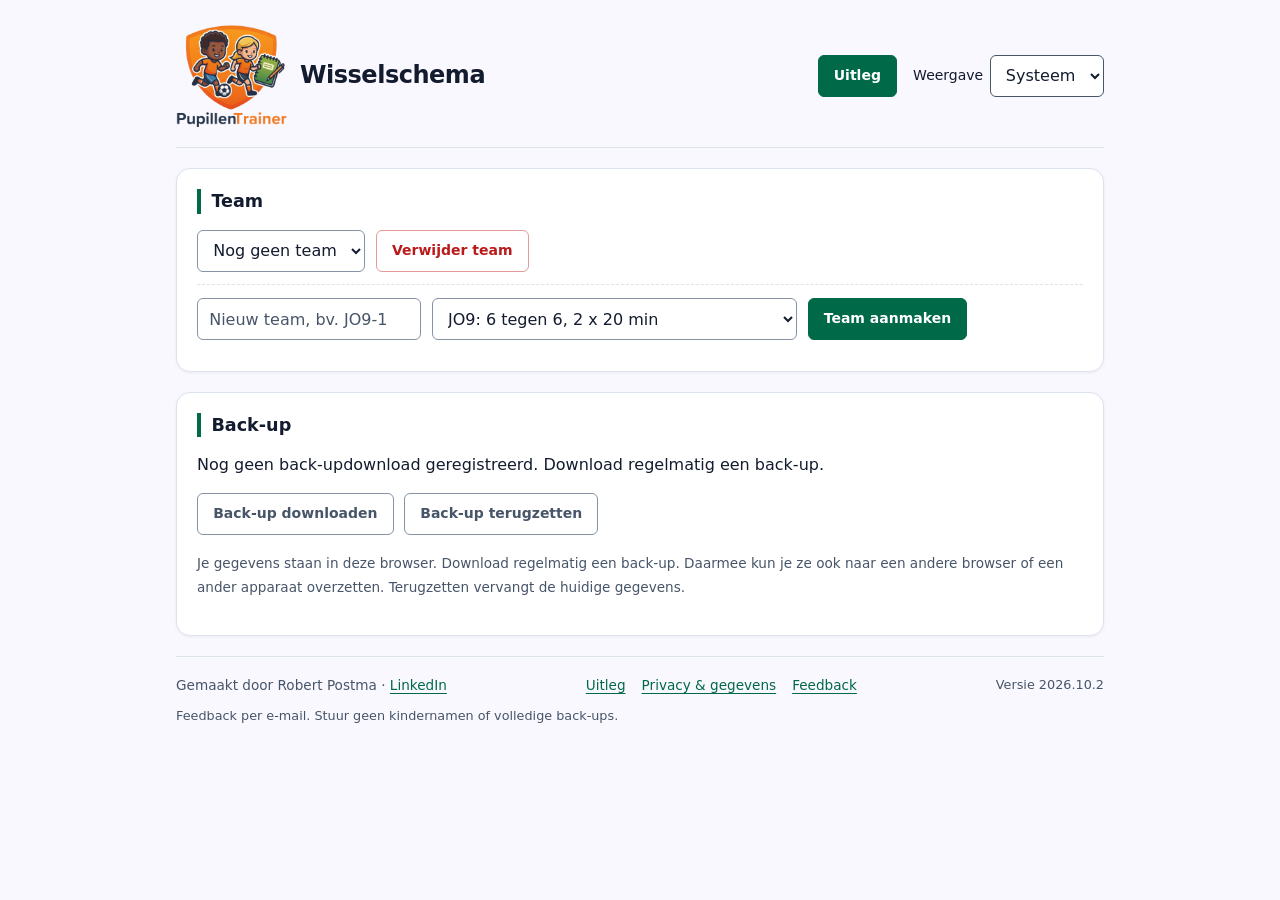
==== commit d9c4a231: "feat: add accessible shared light and dark appearance" ====
--- a/index.html
+++ b/index.html
@@ -4,6 +4,7 @@
 <meta charset="utf-8">
 <meta name="viewport" content="width=device-width, initial-scale=1">
 <title>PupillenTrainer</title>
+<script src="theme.js"></script>
 <style>
   :root {
     --primary: #006948;
@@ -123,11 +124,13 @@
   }
 </style>
 <link rel="stylesheet" href="footer.css">
+<link rel="stylesheet" href="theme.css">
 </head>
 <body>
 <header class="app-header">
 <div class="brand"><img src="assets/branding/logo.webp" alt=""><h1>Wisselschema</h1></div>
 <nav aria-label="Hulp"><a href="uitleg.html">Uitleg</a></nav>
+<div class="theme-control"><label for="themeChoice">Weergave</label><select id="themeChoice"><option value="system">Systeem</option><option value="light">Licht</option><option value="dark">Donker</option></select></div>
 </header>
 
 <section>
@@ -213,7 +216,7 @@
   <div class="footer-row">
     <p class="creator-credit">Gemaakt door Robert Postma · <a href="https://www.linkedin.com/in/robert-postma-6abb1a79" rel="noreferrer">LinkedIn</a></p>
     <nav aria-label="Footer"><a href="uitleg.html">Uitleg</a><a href="privacy.html">Privacy &amp; gegevens</a><a href="mailto:robert@wicaro.nl">Feedback</a></nav>
-    <small title="Release met privacy-informatie en feedbacklinks">Versie 2026.10.1</small>
+    <small title="Release met lichte en donkere weergave">Versie 2026.10.2</small>
   </div>
   <p class="feedback-note">Feedback per e-mail. Stuur geen kindernamen of volledige back-ups.</p>
 </footer>
--- a/theme.css
+++ b/theme.css
@@ -0,0 +1,82 @@
+/* Shared appearance only; existing geometry and light palette are retained. */
+:root {
+    color-scheme: light;
+    --primary: #006948; --primary-hover: #005137; --primary-light: #e6f5ef;
+    --secondary: #006398; --surface: #faf8ff; --card: #fff; --subtle: #f2f3f8;
+    --text: #131b2e; --muted: #475569; --border: #dce3ec; --control-border: #8593a5; --error: #ba1a1a;
+    --button: #006948; --button-hover: #005137; --token: #006398;
+    --on: #c8ebd0; --on-text: #005137; --on-hover: #b2e4bc;
+    --off: #f4f5f8; --off-hover: #e2e7ef; --keeper: #fef08a; --keeper-text: #713f12;
+    --danger-bg: #fff0ee; --danger-border: #e59b9b; --chip-hover: #ffdad6;
+    --warning-bg: #fffbeb; --warning-text: #78350f; --warning-border: #d97706;
+    --bench: #e2e7ef; --logo-backing: transparent;
+}
+@media screen {
+  :root[data-theme="dark"] {
+    color-scheme: dark;
+    --primary: #8cddb7; --primary-hover: #abefcc; --primary-light: #183e32;
+    --secondary: #75c8ff; --surface: #111827; --card: #192333; --subtle: #253044;
+    --text: #edf2fa; --muted: #bdc9da; --border: #52647d; --control-border: #8192ab; --error: #ffb4ab;
+    --button: #006948; --button-hover: #005137; --token: #006398;
+    --on: #194d39; --on-text: #abefc6; --on-hover: #236447;
+    --off: #253044; --off-hover: #35445c; --keeper: #655018; --keeper-text: #fff2a0;
+    --danger-bg: #44252b; --danger-border: #df8d88; --chip-hover: #44252b;
+    --warning-bg: #41351b; --warning-text: #ffe0a3; --warning-border: #efb35f;
+    --bench: #253044; --logo-backing: #faf8ff;
+  }
+}
+/* System fallback also works without JavaScript. Explicit light always wins. */
+@media screen and (prefers-color-scheme: dark) {
+  :root:not([data-theme="light"]):not([data-theme="dark"]) {
+    color-scheme: dark;
+    --primary: #8cddb7; --primary-hover: #abefcc; --primary-light: #183e32;
+    --secondary: #75c8ff; --surface: #111827; --card: #192333; --subtle: #253044;
+    --text: #edf2fa; --muted: #bdc9da; --border: #52647d; --control-border: #8192ab; --error: #ffb4ab;
+    --button: #006948; --button-hover: #005137; --token: #006398;
+    --on: #194d39; --on-text: #abefc6; --on-hover: #236447;
+    --off: #253044; --off-hover: #35445c; --keeper: #655018; --keeper-text: #fff2a0;
+    --danger-bg: #44252b; --danger-border: #df8d88; --chip-hover: #44252b;
+    --warning-bg: #41351b; --warning-text: #ffe0a3; --warning-border: #efb35f;
+    --bench: #253044; --logo-backing: #faf8ff;
+  }
+}
+
+.theme-control { display: none; flex-wrap: wrap; align-items: center; gap: .4rem; max-width: 100%; font-size: .875rem; }
+:root[data-theme] .theme-control { display: flex; }
+.theme-control select { font-family: inherit; padding: .5rem .7rem; font-size: 1rem; min-height: 42px; max-width: 100%; min-width: 0; border: 1px solid var(--muted); border-radius: 6px; background: var(--card); color: var(--text); }
+@media screen {
+  input, select { background: var(--card); }
+  button, .button, .app-header nav a { background: var(--button); }
+  button:hover, .button:hover, .app-header nav a:hover { background: var(--button-hover); }
+  button.alt { background: var(--card); }
+  button.alt:hover { background: var(--subtle); }
+  header .button { background: var(--card); }
+  header .button:hover { background: var(--primary-light); }
+  #delTeam, #delMatch { background: var(--card); border-color: var(--danger-border); }
+  #delTeam:hover, #delMatch:hover { background: var(--danger-bg); }
+  .chip button { background: none; }
+  .chip button:hover { background: var(--chip-hover); }
+  td:first-child { background: var(--card); }
+  tr.count td:first-child { background: var(--subtle); }
+  .on { background: var(--on); color: var(--on-text); }
+  .off { background: var(--off); }
+  td.on:hover { background: var(--on-hover); }
+  td.off:hover { background: var(--off-hover); }
+  .k { background: var(--keeper); color: var(--keeper-text); }
+  #benchWarning { background: var(--danger-bg); border-color: var(--danger-border); border-left-color: var(--error); }
+  .warning { background: var(--warning-bg); border-left-color: var(--warning-border); }
+  .warning h2 { color: var(--warning-text); }
+  section.warning { background: var(--card); border-left-color: var(--primary); }
+  section.warning h2 { color: var(--text); }
+  #bench { background: var(--bench); }
+  .token { background: var(--token); }
+  .token.k { background: #f6bd34; color: #382600; }
+  .slotbtn.active { background: var(--button-hover); }
+  .brand img { background: var(--logo-backing); }
+}
+/* Printing/PDF never inherits dark tokens, even when the screen is dark. */
+@media print {
+  :root { color-scheme: light; --primary: #006948; --primary-hover: #005137; --primary-light: #e6f5ef; --secondary: #006398; --surface: #fff; --card: #fff; --subtle: #f2f3f8; --text: #131b2e; --muted: #475569; --border: #dce3ec; --control-border: #8593a5; --error: #ba1a1a; }
+  body { background: #fff; color: #131b2e; }
+  .theme-control { display: none !important; }
+}
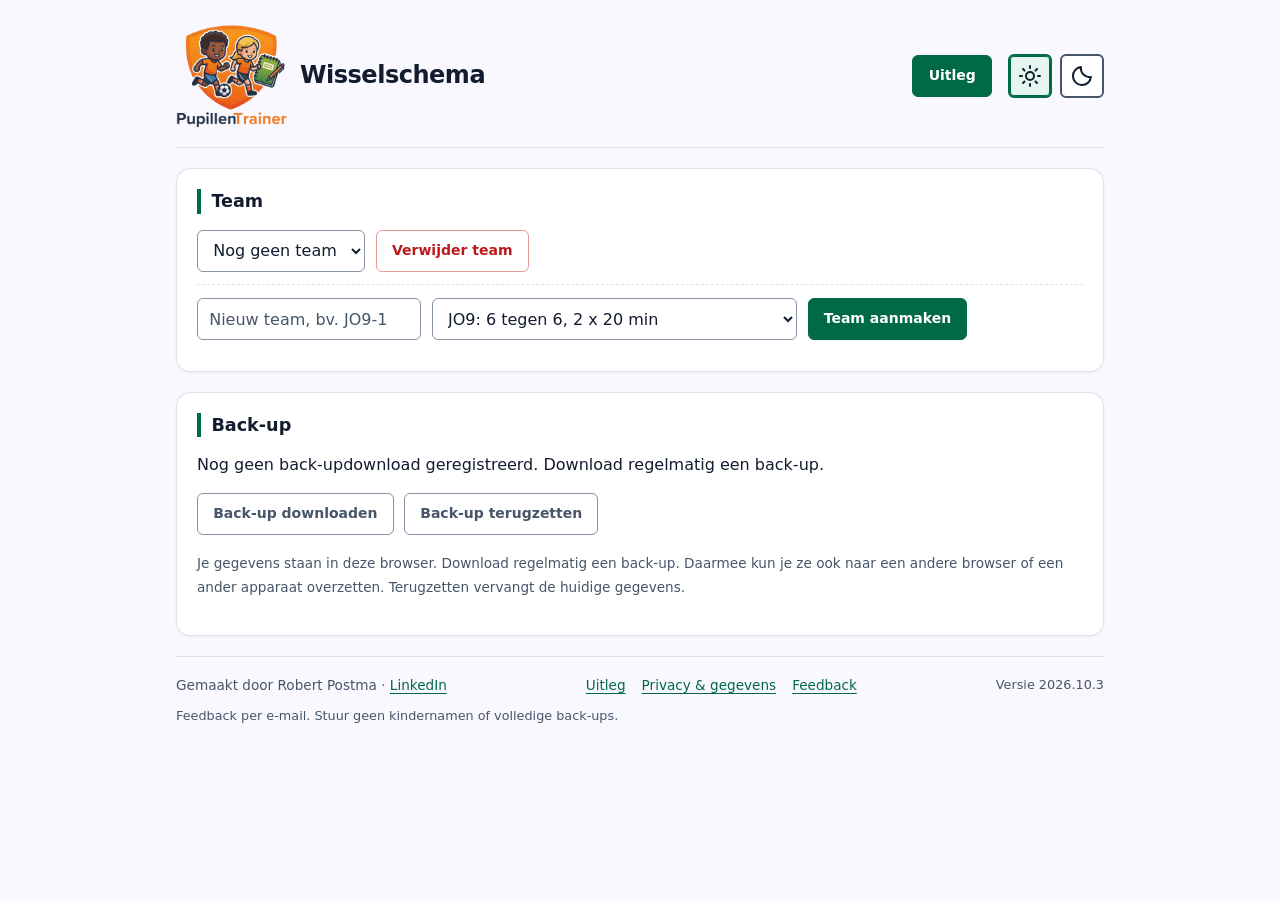
==== commit bd12f4af: "feat(theme): use explicit light and dark icon buttons" ====
--- a/index.html
+++ b/index.html
@@ -130,7 +130,10 @@
 <header class="app-header">
 <div class="brand"><img src="assets/branding/logo.webp" alt=""><h1>Wisselschema</h1></div>
 <nav aria-label="Hulp"><a href="uitleg.html">Uitleg</a></nav>
-<div class="theme-control"><label for="themeChoice">Weergave</label><select id="themeChoice"><option value="system">Systeem</option><option value="light">Licht</option><option value="dark">Donker</option></select></div>
+<div class="theme-control" role="group" aria-label="Weergave">
+<button type="button" data-theme-choice="light" aria-label="Licht" title="Licht" aria-pressed="true" disabled><svg width="24" height="24" viewBox="0 0 24 24" fill="none" stroke="currentColor" stroke-width="2" stroke-linecap="round" stroke-linejoin="round" aria-hidden="true" focusable="false"><circle cx="12" cy="12" r="4"/><path d="M12 2v2m0 16v2M2 12h2m16 0h2M5 5l1.5 1.5m11 11L19 19M5 19l1.5-1.5m11-11L19 5"/></svg></button>
+<button type="button" data-theme-choice="dark" aria-label="Donker" title="Donker" aria-pressed="false" disabled><svg width="24" height="24" viewBox="0 0 24 24" fill="none" stroke="currentColor" stroke-width="2" stroke-linecap="round" stroke-linejoin="round" aria-hidden="true" focusable="false"><path d="M20.9 13.1A9 9 0 0 1 10.9 3.1a9 9 0 1 0 10 10Z"/></svg></button>
+</div>
 </header>
 
 <section>
@@ -216,7 +219,7 @@
   <div class="footer-row">
     <p class="creator-credit">Gemaakt door Robert Postma · <a href="https://www.linkedin.com/in/robert-postma-6abb1a79" rel="noreferrer">LinkedIn</a></p>
     <nav aria-label="Footer"><a href="uitleg.html">Uitleg</a><a href="privacy.html">Privacy &amp; gegevens</a><a href="mailto:robert@wicaro.nl">Feedback</a></nav>
-    <small title="Release met lichte en donkere weergave">Versie 2026.10.2</small>
+    <small title="Release met lichte en donkere weergave">Versie 2026.10.3</small>
   </div>
   <p class="feedback-note">Feedback per e-mail. Stuur geen kindernamen of volledige back-ups.</p>
 </footer>
--- a/theme.css
+++ b/theme.css
@@ -25,25 +25,13 @@
     --bench: #253044; --logo-backing: #faf8ff;
   }
 }
-/* System fallback also works without JavaScript. Explicit light always wins. */
-@media screen and (prefers-color-scheme: dark) {
-  :root:not([data-theme="light"]):not([data-theme="dark"]) {
-    color-scheme: dark;
-    --primary: #8cddb7; --primary-hover: #abefcc; --primary-light: #183e32;
-    --secondary: #75c8ff; --surface: #111827; --card: #192333; --subtle: #253044;
-    --text: #edf2fa; --muted: #bdc9da; --border: #52647d; --control-border: #8192ab; --error: #ffb4ab;
-    --button: #006948; --button-hover: #005137; --token: #006398;
-    --on: #194d39; --on-text: #abefc6; --on-hover: #236447;
-    --off: #253044; --off-hover: #35445c; --keeper: #655018; --keeper-text: #fff2a0;
-    --danger-bg: #44252b; --danger-border: #df8d88; --chip-hover: #44252b;
-    --warning-bg: #41351b; --warning-text: #ffe0a3; --warning-border: #efb35f;
-    --bench: #253044; --logo-backing: #faf8ff;
-  }
-}
-
-.theme-control { display: none; flex-wrap: wrap; align-items: center; gap: .4rem; max-width: 100%; font-size: .875rem; }
+.theme-control { display: none; align-items: center; gap: .5rem; max-width: 100%; }
 :root[data-theme] .theme-control { display: flex; }
-.theme-control select { font-family: inherit; padding: .5rem .7rem; font-size: 1rem; min-height: 42px; max-width: 100%; min-width: 0; border: 1px solid var(--muted); border-radius: 6px; background: var(--card); color: var(--text); }
+.theme-control button { width: 44px; min-width: 44px; height: 44px; padding: 8px; margin: 0; flex-shrink: 0; border: 2px solid var(--muted); border-radius: 6px; background: var(--card); color: var(--text); }
+.theme-control button:hover { background: var(--subtle); border-color: var(--muted); }
+.theme-control button[aria-pressed="true"] { background: var(--primary-light); border-color: var(--primary); box-shadow: inset 0 0 0 1px var(--primary); }
+.theme-control button:focus-visible { outline: 3px solid var(--secondary); outline-offset: 3px; }
+.theme-control svg { display: block; flex-shrink: 0; }
 @media screen {
   input, select { background: var(--card); }
   button, .button, .app-header nav a { background: var(--button); }
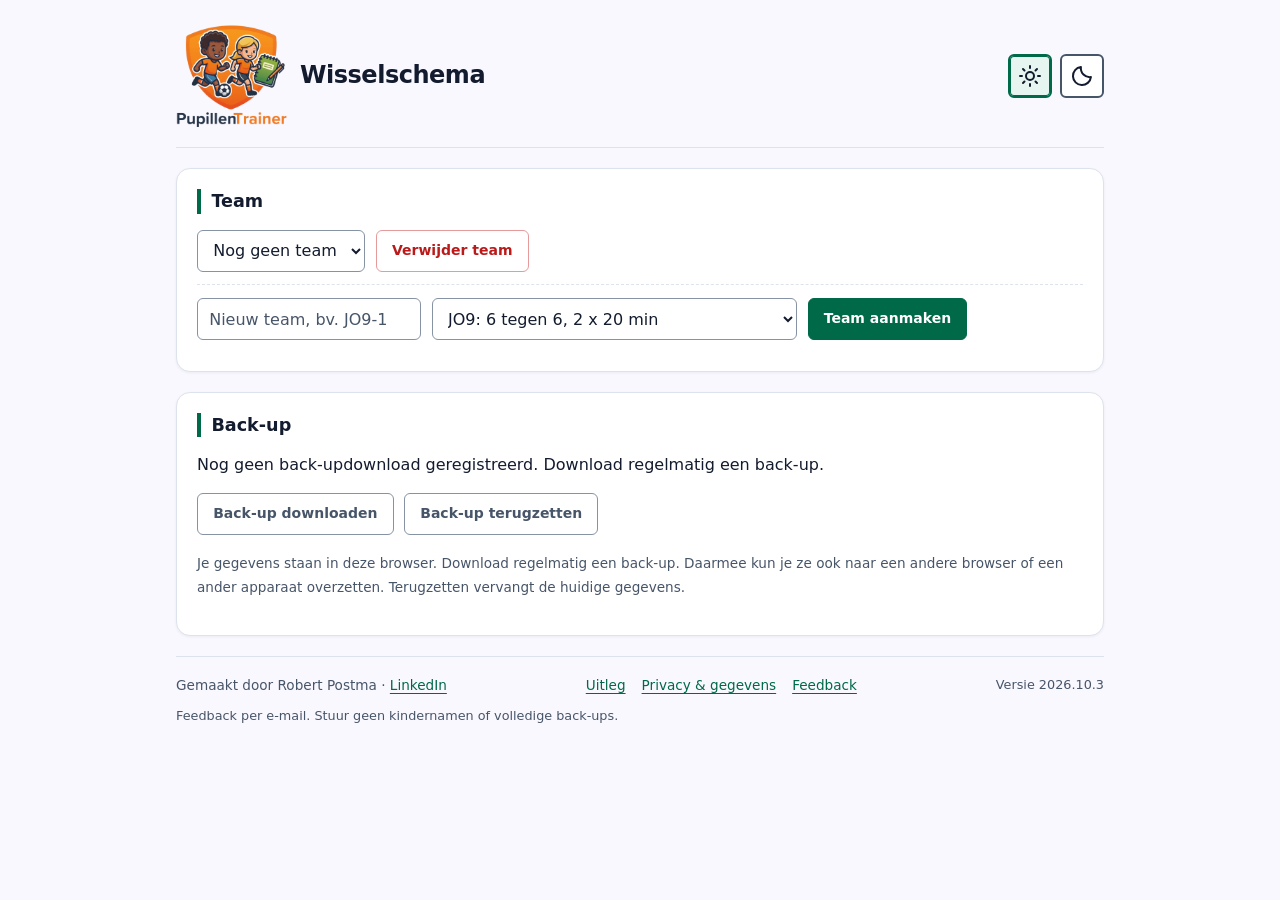
==== commit 7cb19692: "fix: replace header help link with right-aligned theme controls" ====
--- a/index.html
+++ b/index.html
@@ -51,7 +51,9 @@
   }
   /* Scroll only the data tables; field tokens may extend beyond the board. */
   #mPlayers, #schedule, #stats, #fairnessData { overflow-x: auto; max-width: 100%; margin: .75rem 0; padding-bottom: .2rem }
-  .app-header .brand { flex: 1 1 18rem }
+  .app-header .brand { flex: 1 1 18rem; flex-wrap: wrap }
+  .app-header h1 { text-wrap: balance }
+  .app-header .theme-control { margin-inline-start: auto }
   section > h2 { border-left: 4px solid var(--primary); padding-left: .65rem }
   #delTeam, #delMatch { background: #fff; border-color: #e59b9b; color: var(--error) }
   #delTeam:hover, #delMatch:hover { background: #fff0ee; border-color: var(--error) }
@@ -129,7 +131,6 @@
 <body>
 <header class="app-header">
 <div class="brand"><img src="assets/branding/logo.webp" alt=""><h1>Wisselschema</h1></div>
-<nav aria-label="Hulp"><a href="uitleg.html">Uitleg</a></nav>
 <div class="theme-control" role="group" aria-label="Weergave">
 <button type="button" data-theme-choice="light" aria-label="Licht" title="Licht" aria-pressed="true" disabled><svg width="24" height="24" viewBox="0 0 24 24" fill="none" stroke="currentColor" stroke-width="2" stroke-linecap="round" stroke-linejoin="round" aria-hidden="true" focusable="false"><circle cx="12" cy="12" r="4"/><path d="M12 2v2m0 16v2M2 12h2m16 0h2M5 5l1.5 1.5m11 11L19 19M5 19l1.5-1.5m11-11L19 5"/></svg></button>
 <button type="button" data-theme-choice="dark" aria-label="Donker" title="Donker" aria-pressed="false" disabled><svg width="24" height="24" viewBox="0 0 24 24" fill="none" stroke="currentColor" stroke-width="2" stroke-linecap="round" stroke-linejoin="round" aria-hidden="true" focusable="false"><path d="M20.9 13.1A9 9 0 0 1 10.9 3.1a9 9 0 1 0 10 10Z"/></svg></button>
